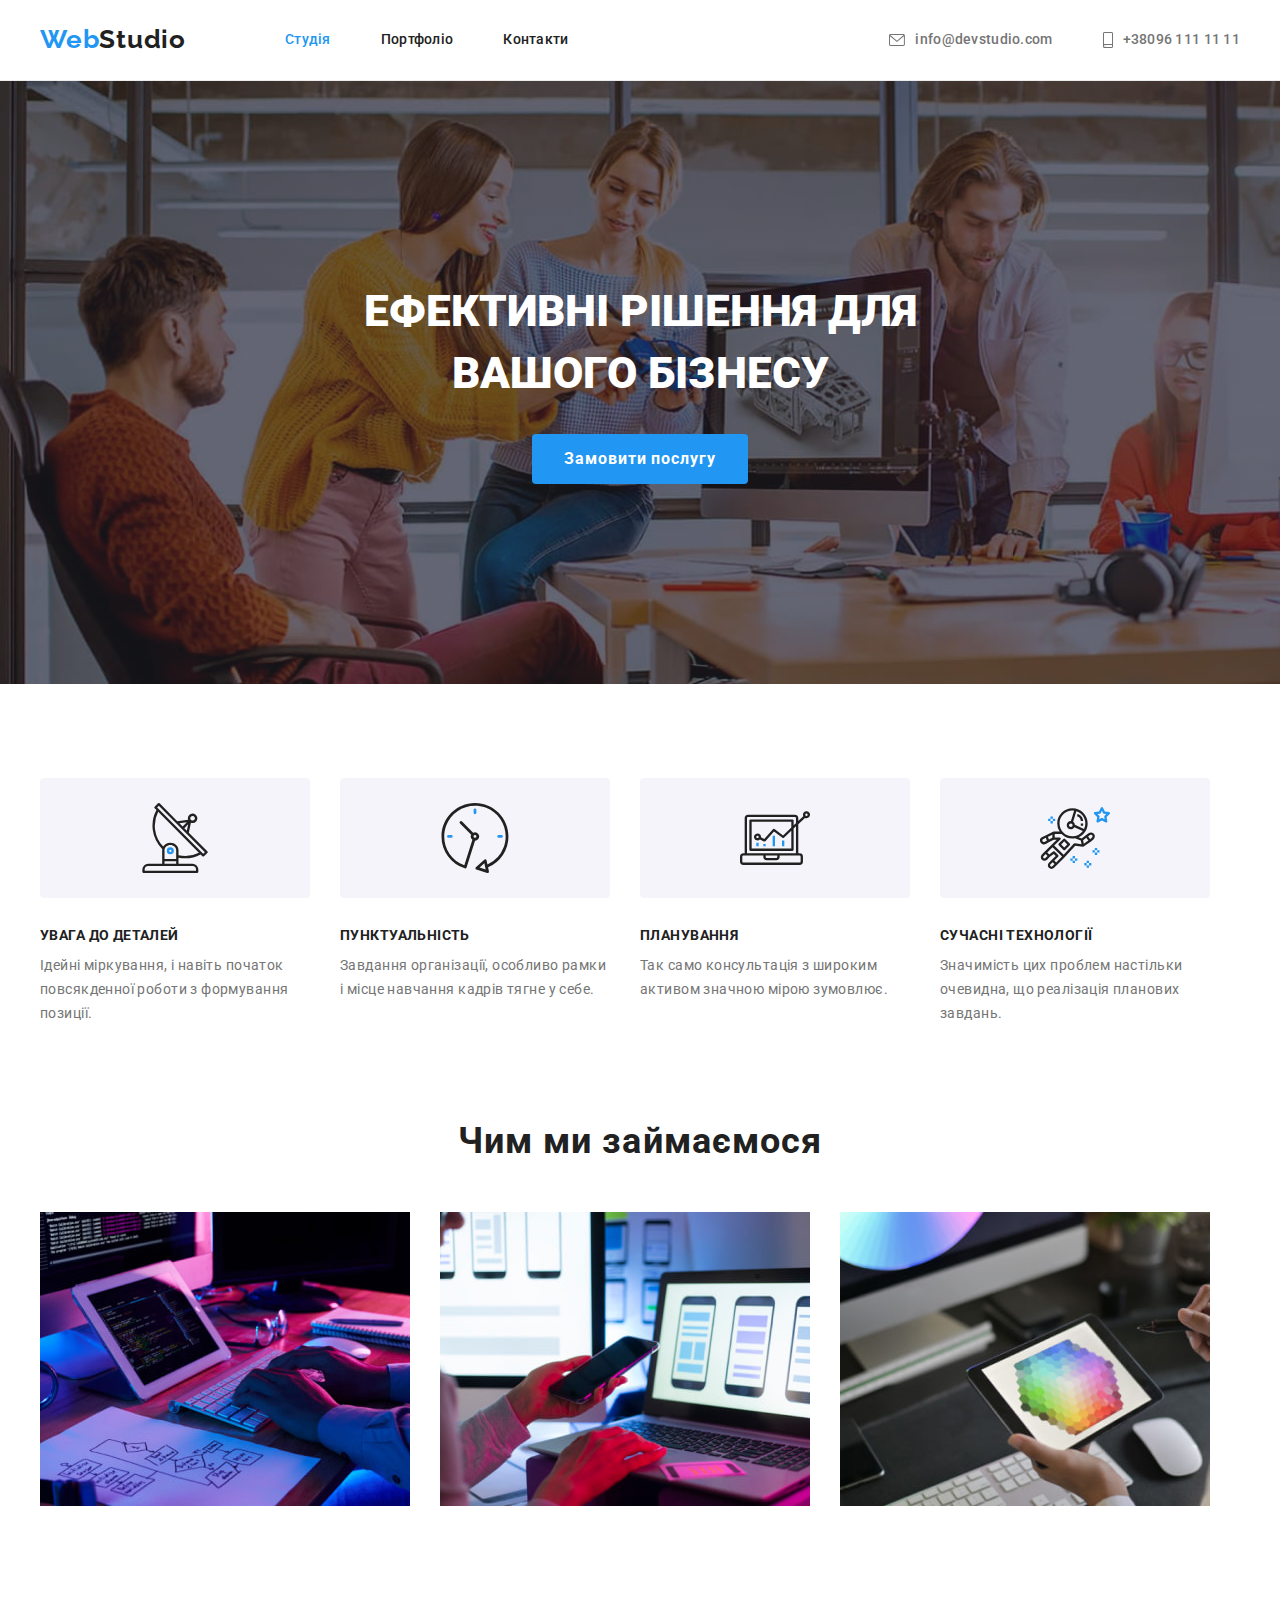
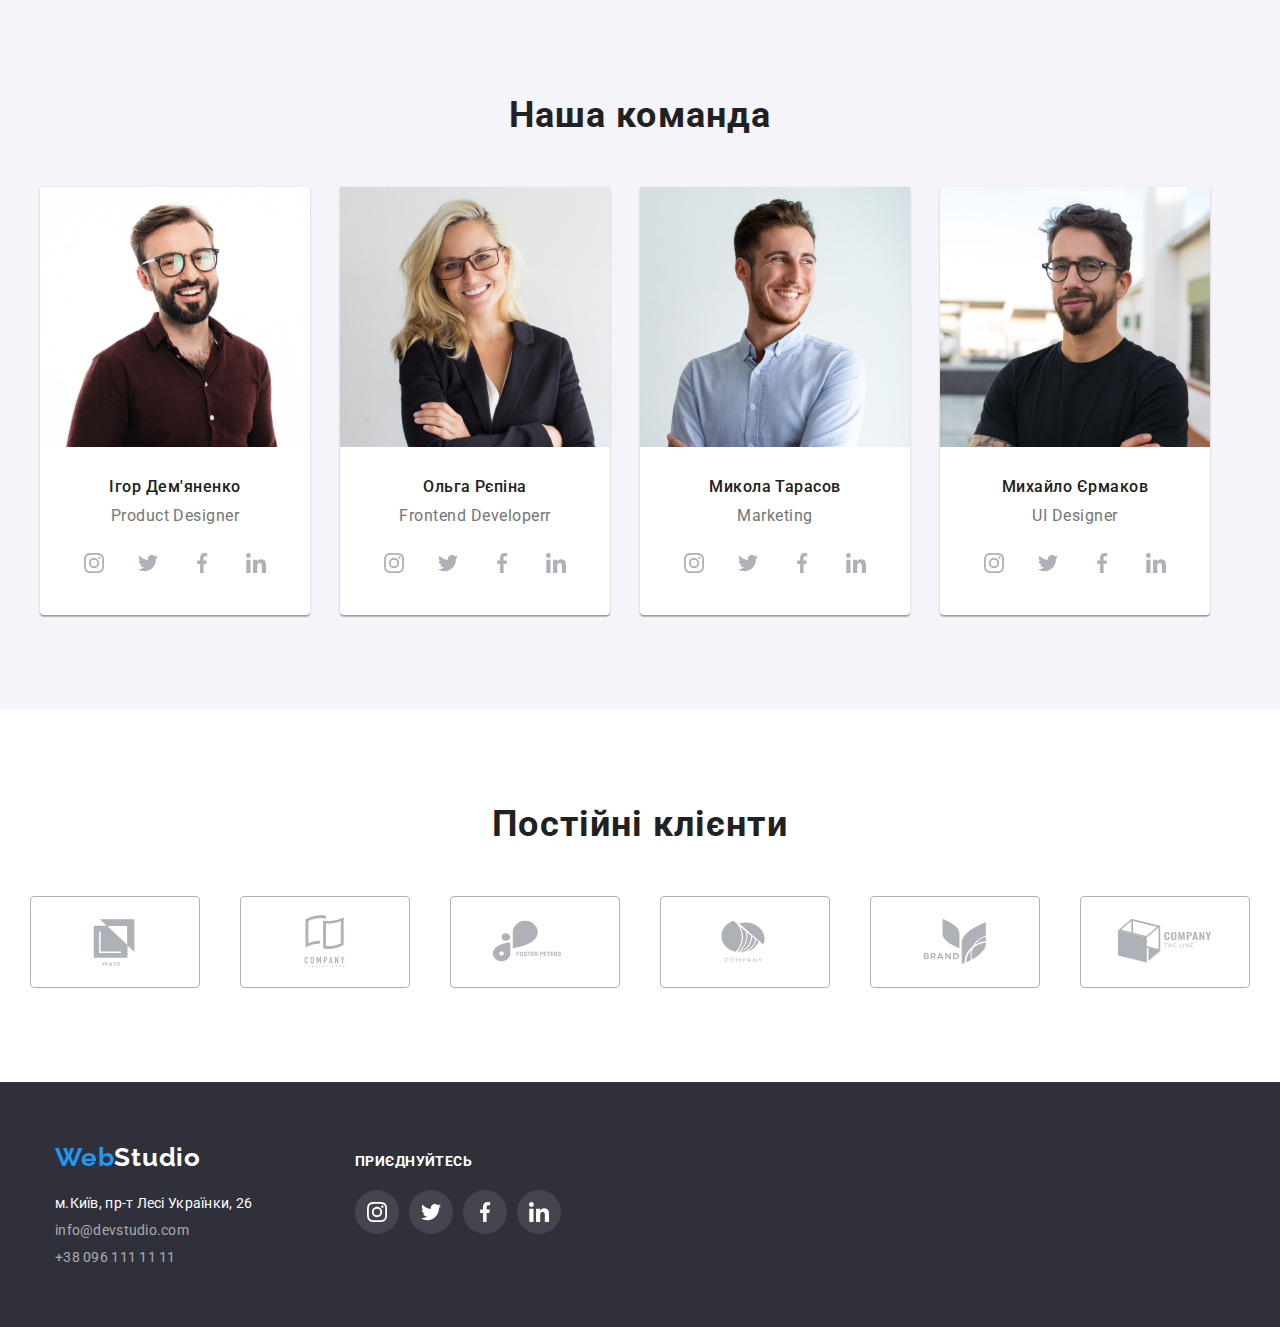
==== index.html @ 93003903 "copy-hw-04" ====
<!DOCTYPE html>
<html lang="uk">
  <head>
    <meta charset="UTF-8" />
    <meta http-equiv="X-UA-Compatible" content="IE=edge" />
    <meta name="viewport" content="width=device-width, initial-scale=1.0" />
    <title>WebStudio</title>
    <link
      rel="stylesheet"
      href="https://cdnjs.cloudflare.com/ajax/libs/modern-normalize/1.1.0/modern-normalize.min.css"
    />
    <link rel="stylesheet" href="./css/styles.css" />
    <link rel="preconnect" href="https://fonts.googleapis.com" />
    <link rel="preconnect" href="https://fonts.gstatic.com" crossorigin />
    <link
      href="https://fonts.googleapis.com/css2?family=Raleway:wght@700&family=Roboto:wght@400;500;700;900&display=swap"
      rel="stylesheet"
    />
  </head>
  <body>
    <header class="header">
      <div class="container box">
        <a class="logo-h" href="./index.html"> <span class="logo-web">Web</span>Studio </a>
        <nav class="site-nav">
          <ul class="menu list-reset">
            <li class="menu-list">
              <a class="menu-link current" href="#"> Студія </a>
            </li>
            <li class="menu-list">
              <a class="menu-link" href="./portfolio.html"> Портфоліо </a>
            </li>
            <li class="menu-list">
              <a class="menu-link" href="#"> Контакти </a>
            </li>
          </ul>
        </nav>
        <ul class="contacts list-reset">
          <li class="contact-list">
            <a class="contact-link" href="mailto:info@devstudio.com">
              <svg width="16" height="12">
                <use href="./images/icons.svg#icon-envelope"></use></svg
              >info@devstudio.com</a
            >
          </li>
          <li class="contact-list">
            <a class="contact-link" href="tel:+380961111111">
              <svg width="10" height="16">
                <use href="./images/icons.svg#icon-smartphone"></use></svg
              >+38096 111 11 11</a
            >
          </li>
        </ul>
      </div>
    </header>
    <main class="main">
      <section class="hero">
        <div class="container hero-flex">
          <h1 class="hero-title">Ефективні рішення для вашого бізнесу</h1>
          <button class="hero-button" type="button">Замовити послугу</button>
        </div>
      </section>
      <section class="features section">
        <div class="container features-flex">
          <h2 class="visually-hidden">Наші переваги</h2>
          <ul class="features-list list-reset">
            <li class="features-item">
              <div class="features-icon">
                <svg width="70" height="70">
                  <use href="./images/icons.svg#icon-antenna"></use>
                </svg>
              </div>
              <h3 class="features-title">Увага до деталей</h3>
              <p class="features-text">
                Ідейні міркування, і навіть початок повсякденної роботи з формування позиції.
              </p>
            </li>
            <li class="features-item">
              <div class="features-icon">
                <svg width="70" height="70">
                  <use href="./images/icons.svg#icon-clock"></use>
                </svg>
              </div>
              <h3 class="features-title">Пунктуальність</h3>
              <p class="features-text">
                Завдання організації, особливо рамки і місце навчання кадрів тягне у себе.
              </p>
            </li>
            <li class="features-item">
              <div class="features-icon">
                <svg width="70" height="70">
                  <use href="./images/icons.svg#icon-diagram"></use>
                </svg>
              </div>
              <h3 class="features-title">Планування</h3>
              <p class="features-text">
                Так само консультація з широким активом значною мірою зумовлює.
              </p>
            </li>
            <li class="features-item">
              <div class="features-icon">
                <svg width="70" height="70">
                  <use href="./images/icons.svg#icon-astronaut"></use>
                </svg>
              </div>
              <h3 class="features-title">Сучасні технології</h3>
              <p class="features-text">
                Значимість цих проблем настільки очевидна, що реалізація планових завдань.
              </p>
            </li>
          </ul>
        </div>
      </section>
      <section class="specifics section">
        <div class="container specific-flex">
          <h2 class="specifics-title">Чим ми займаємося</h2>
          <ul class="specifics-list list-reset">
            <li class="specifics-item">
              <img
                class="specifics-img"
                src="./images/img1.jpg"
                alt="фото верстки сайту"
                width="370"
                height="294"
              />
            </li>
            <li class="specifics-item">
              <img
                class="specifics-img"
                src="./images/img2.jpg"
                alt="фото адаптивної верстки"
                width="370"
                height="294"
              />
            </li>
            <li class="specifics-item">
              <img
                class="specifics-img"
                src="./images/img3.jpg"
                alt="фото вибору дизайну"
                width="370"
                height="294"
              />
            </li>
          </ul>
        </div>
      </section>
      <section class="ourteam section">
        <div class="container ourteam-flex">
          <h2 class="ourteam-title">Наша команда</h2>
          <ul class="ourteam-list list-reset">
            <li class="ourteam-item">
              <img
                class="ourteam-img"
                src="./images/peopleimg1.jpg"
                alt="Фото чоловіка Product Designer"
                width="270"
                height="260"
              />
              <div class="card-text-position">
                <h3 class="ourteam-name">Ігор Дем'яненко</h3>
                <p class="ourteam-text" lang="en">Product Designer</p>
              </div>
              <div class="team-social">
                <ul class="team-social-list list-reset">
                  <li class="team-social-link">
                    <a href="#" class="team-link">
                      <svg width="20" height="20">
                        <use href="./images/icons.svg#icon-instagram"></use>
                      </svg>
                    </a>
                  </li>
                  <li>
                    <a href="#" class="team-link">
                      <svg width="20" height="20">
                        <use href="./images/icons.svg#icon-twitter"></use>
                      </svg>
                    </a>
                  </li>
                  <li>
                    <a href="#" class="team-link">
                      <svg width="20" height="20">
                        <use href="./images/icons.svg#icon-facebook"></use>
                      </svg>
                    </a>
                  </li>
                  <li>
                    <a href="#" class="team-link">
                      <svg width="20" height="20">
                        <use href="./images/icons.svg#icon-linkedin"></use>
                      </svg>
                    </a>
                  </li>
                </ul>
              </div>
            </li>
            <li class="ourteam-item">
              <img
                class="ourteam-img"
                src="./images/peopleimg2.jpg"
                alt="Фото жінки Frontend Developerr"
                width="270"
                height="260"
              />
              <div class="card-text-position">
                <h3 class="ourteam-name">Ольга Рєпіна</h3>
                <p class="ourteam-text" lang="en">Frontend Developerr</p>
              </div>
              <div class="team-social">
                <ul class="team-social-list list-reset">
                  <li class="team-social-link">
                    <a href="#" class="team-link">
                      <svg width="20" height="20">
                        <use href="./images/icons.svg#icon-instagram"></use>
                      </svg>
                    </a>
                  </li>
                  <li>
                    <a href="#" class="team-link">
                      <svg width="20" height="20">
                        <use href="./images/icons.svg#icon-twitter"></use>
                      </svg>
                    </a>
                  </li>
                  <li>
                    <a href="#" class="team-link">
                      <svg width="20" height="20">
                        <use href="./images/icons.svg#icon-facebook"></use>
                      </svg>
                    </a>
                  </li>
                  <li>
                    <a href="#" class="team-link">
                      <svg width="20" height="20">
                        <use href="./images/icons.svg#icon-linkedin"></use>
                      </svg>
                    </a>
                  </li>
                </ul>
              </div>
            </li>
            <li class="ourteam-item">
              <img
                class="ourteam-img"
                src="./images/peopleimg3.jpg"
                alt="Фото чоловіка Marketing"
                width="270"
                height="260"
              />
              <div class="card-text-position">
                <h3 class="ourteam-name">Микола Тарасов</h3>
                <p class="ourteam-text" lang="en">Marketing</p>
              </div>
              <div class="team-social">
                <ul class="team-social-list list-reset">
                  <li class="team-social-link">
                    <a href="#" class="team-link">
                      <svg width="20" height="20">
                        <use href="./images/icons.svg#icon-instagram"></use>
                      </svg>
                    </a>
                  </li>
                  <li>
                    <a href="#" class="team-link">
                      <svg width="20" height="20">
                        <use href="./images/icons.svg#icon-twitter"></use>
                      </svg>
                    </a>
                  </li>
                  <li>
                    <a href="#" class="team-link">
                      <svg width="20" height="20">
                        <use href="./images/icons.svg#icon-facebook"></use>
                      </svg>
                    </a>
                  </li>
                  <li>
                    <a href="#" class="team-link">
                      <svg width="20" height="20">
                        <use href="./images/icons.svg#icon-linkedin"></use>
                      </svg>
                    </a>
                  </li>
                </ul>
              </div>
            </li>
            <li class="ourteam-item">
              <img
                class="ourteam-img"
                src="./images/peopleimg4.jpg"
                alt="Фото чоловіка UI Designer"
                width="270"
                height="260"
              />
              <div class="card-text-position">
                <h3 class="ourteam-name">Михайло Єрмаков</h3>
                <p class="ourteam-text" lang="en">UI Designer</p>
              </div>
              <div class="team-social">
                <ul class="team-social-list list-reset">
                  <li class="team-social-link">
                    <a href="#" class="team-link">
                      <svg width="20" height="20">
                        <use href="./images/icons.svg#icon-instagram"></use>
                      </svg>
                    </a>
                  </li>
                  <li>
                    <a href="#" class="team-link">
                      <svg width="20" height="20">
                        <use href="./images/icons.svg#icon-twitter"></use>
                      </svg>
                    </a>
                  </li>
                  <li>
                    <a href="#" class="team-link">
                      <svg width="20" height="20">
                        <use href="./images/icons.svg#icon-facebook"></use>
                      </svg>
                    </a>
                  </li>
                  <li>
                    <a href="#" class="team-link">
                      <svg width="20" height="20">
                        <use href="./images/icons.svg#icon-linkedin"></use>
                      </svg>
                    </a>
                  </li>
                </ul>
              </div>
            </li>
          </ul>
        </div>
      </section>
      <section class="customers section">
        <div class="container customers-flex">
          <h2 class="regular-customers-title">Постійні клієнти</h2>
          <ul class="regular-customers list-reset">
            <li class="regular-customer-item">
              <a href="#" class="regular-customer-link">
                <svg width="106" height="60">
                  <use href="./images/icons.svg#icon-yago"></use>
                </svg>
              </a>
            </li>
            <li class="regular-customer-item">
              <a href="#" class="regular-customer-link">
                <svg width="106" height="60">
                  <use href="./images/icons.svg#icon-companytlh"></use>
                </svg>
              </a>
            </li>
            <li class="regular-customer-item">
              <a href="#" class="regular-customer-link">
                <svg width="106" height="60">
                  <use href="./images/icons.svg#icon-fosterpeters"></use>
                </svg>
              </a>
            </li>
            <li class="regular-customer-item">
              <a href="#" class="regular-customer-link">
                <svg width="106" height="60">
                  <use href="./images/icons.svg#icon-company"></use>
                </svg>
              </a>
            </li>
            <li class="regular-customer-item">
              <a href="#" class="regular-customer-link">
                <svg width="106" height="60"><use href="./images/icons.svg#icon-brand"></use></svg>
              </a>
            </li>
            <li class="regular-customer-item">
              <a href="#" class="regular-customer-link">
                <svg width="106" height="60">
                  <use href="./images/icons.svg#icon-companytl"></use>
                </svg>
              </a>
            </li>
          </ul>
        </div>
      </section>
    </main>
    <footer class="footer">
      <div class="container parrent-position">
        <div class="container footer-flex">
          <a class="logo-f" href="./index.html">
            <span class="logo-web">Web</span><span class="logo-studio-f">Studio</span></a
          >
          <address class="address">
            <ul class="address-list list-reset">
              <li class="address-item">
                <a
                  class="address-link"
                  href="https://goo.gl/maps/TEvmrjmiFiPLDedQ6"
                  target="_blank"
                  rel="noopener noreferrer nofollow"
                  ><span class="maps-location">м.Київ, пр-т Лесі Українки, 26</span></a
                >
              </li>
              <li class="address-item">
                <a class="address-link" href="mailto:info@devstudio.com">info@devstudio.com </a>
              </li>
              <li class="address-item">
                <a class="address-link" href="tel:+380961111111">+38 096 111 11 11</a>
              </li>
            </ul>
          </address>
        </div>
        <div class="container social-footer">
          <span class="social-title">приєднуйтесь</span>
          <ul class="social-footer-list list-reset">
            <li>
              <a class="social-footer-link" href="#">
                <svg width="20" height="20">
                  <use href="./images/icons.svg#icon-instagram"></use>
                </svg>
              </a>
            </li>
            <li>
              <a class="social-footer-link" href="#">
                <svg width="20" height="20">
                  <use href="./images/icons.svg#icon-twitter"></use>
                </svg>
              </a>
            </li>
            <li>
              <a class="social-footer-link" href="#">
                <svg width="20" height="20">
                  <use href="./images/icons.svg#icon-facebook"></use>
                </svg>
              </a>
            </li>
            <li>
              <a class="social-footer-link" href="#">
                <svg width="20" height="20">
                  <use href="./images/icons.svg#icon-linkedin"></use>
                </svg>
              </a>
            </li>
          </ul>
        </div>
      </div>
    </footer>
  </body>
</html>
---- css/styles.css ----
:root {
  --primary-text-color: #212121;
  --secondary-text-color: #757575;
  --color-accent: #2196f3;
  --color-white: #ffffff;
  --color-hero: #2f303a;
  --color-footer: #2f303a;
  --color-team: #f5f4fa;
  --color-hero-button: #188ce8;
  --color-address: rgba(255, 255, 255, 0.6);
  --font-logo: 'Raleway', sans-serif;
  --font-family-primary: 'Roboto', sans-serif;
  --border-color-portfolio: #eeeeee;
  --color-icon: #afb1b8;
  --bgcolor-icon-features: #f5f4fa;
}

.list-reset {
  list-style: none;
}
body {
  font-size: 16px;
  font-style: normal;
  color: var(--primary-text-color);
  font-family: var(--font-family-primary);
}
html {
  box-sizing: border-box;
}

h1,
h2,
h3,
h4,
h5,
h6,
p,
ul {
  margin: 0px;
  padding: 0px;
}
img {
  display: block;
  max-width: 100%;
  height: auto;
}
/*Стилізація шапки сторінок студія та портфоліо*/

.logo-f,
.logo-h {
  font-family: var(--font-logo);
  font-weight: 700;
  font-size: 26px;
  line-height: 1.2;
  text-decoration: none;
  letter-spacing: 0.03em;
  color: var(--primary-text-color);
}
.logo-web {
  color: var(--color-accent);
}
.logo-studio-h {
  color: var(--primary-text-color);
}
.menu-link {
  font-weight: 500;
  text-decoration: none;
  color: var(--primary-text-color);
  font-size: 14px;
  line-height: 1.14;
  letter-spacing: 0.02em;
}
.menu-link.current {
  color: var(--color-accent);
}
.menu .menu-link:hover,
.menu .menu-link:focus {
  color: var(--color-accent);
}
.contact-link {
  display: flex;
  gap: 10px;
  justify-content: center;
  align-items: center;
  text-decoration: none;
  font-weight: 500;
  color: var(--secondary-text-color);
  font-size: 14px;
  line-height: 1.14;
  letter-spacing: 0.02em;
  fill: var(--secondary-text-color);
}
.contact-link:hover,
.contact-link:focus {
  color: var(--color-accent);
  fill: var(--color-accent);
}

/*Секція-герой-Студія*/
.hero {
  background-size: cover;
  background-color: var(--color-hero);
  background-image: linear-gradient(to right, rgba(47, 48, 58, 0.4), rgba(47, 48, 58, 0.4)),
    url(../images/bgimg.jpg);
  background-repeat: no-repeat;
  padding: 200px 0;
  margin: 0 auto;
  max-width: 1600px;
}
.hero-title {
  color: var(--color-white);
  text-transform: uppercase;
  font-weight: 900;
  font-size: 44px;
  line-height: 1.4;
  max-width: 696px;
  margin: 0 auto 30px;
}
.hero-button {
  font-size: 16px;
  font-weight: 700;
  font-family: inherit;
  line-height: 1.87;
  background-color: var(--color-accent);
  color: var(--color-white);
  letter-spacing: 0.06em;
  border: none;
  padding: 10px 32px;
  border-radius: 4px;
}
.hero-button:hover,
.hero-button:focus {
  background-color: var(--color-hero-button);
  box-shadow: 0px 4px 4px rgba(0, 0, 0, 0.15);
  color: var(--color-white);
  cursor: pointer;
}
/* Секція-Наші-переваги-Студія*/

.features-title {
  text-transform: uppercase;
  font-size: 14px;
  line-height: 1.14;
  letter-spacing: 0.03em;
  color: var(--primary-text-color);
  box-sizing: content-box;
}
.features-text {
  font-size: 14px;
  line-height: 1.7;
  letter-spacing: 0.03em;
  color: var(--secondary-text-color);
  margin-top: 10px;
  max-width: 270px;
  align-items: center;
  box-sizing: content-box;
}
/* Секція-Чим-ми-займаємось-Студія */
.specifics-title {
  font-size: 36px;
  line-height: 1.17;
  letter-spacing: 0.03em;
  color: var(--primary-text-color);
  margin-bottom: 50px;
  text-align: center;
}

/* Секція-Наша-команда-Студія*/
.ourteam {
  background-color: var(--color-team);
}

.ourteam-item {
  background-color: var(--color-white);
  box-shadow: 0px 1px 3px rgba(0, 0, 0, 0.12), 0px 1px 1px rgba(0, 0, 0, 0.14),
    0px 2px 1px rgba(0, 0, 0, 0.2);
  border-radius: 0px 0px 4px 4px;
}
.ourteam-title {
  font-size: 36px;
  line-height: 1.2;
  letter-spacing: 0.03em;
}
.ourteam-name {
  font-weight: 500;
  font-size: 16px;
  line-height: 1.2;
  letter-spacing: 0.03em;
  color: var(--primary-text-color);
  margin-bottom: 10px;
}
.ourteam-text {
  font-size: 16px;
  line-height: 1.2;
  letter-spacing: 0.03em;
  color: var(--secondary-text-color);
}
/* Стилізація-секції-Наші-проекти-Портфоліо  */

.visually-hidden {
  position: absolute;
  white-space: nowrap;
  width: 1px;
  height: 1px;
  overflow: hidden;
  border: 0;
  padding: 0;
  clip: rect(0 0 0 0);
  clip-path: inset(50%);
  margin: -1px;
}

.portfolio-radio-btn {
  font-family: inherit;
  font-style: normal;
  font-weight: 500;
  font-size: 16px;
  line-height: 1.6;
  letter-spacing: 0.03em;
  border: none;
  padding: 6px 22px;
  border-radius: 4px;
}
.portfolio-radio-btn:hover,
.portfolio-radio-btn:focus {
  background-color: var(--color-accent);
  color: var(--color-white);
  cursor: pointer;
  box-shadow: 0px 3px 1px rgba(0, 0, 0, 0.1), 0px 1px 2px rgba(0, 0, 0, 0.08),
    0px 2px 2px rgba(0, 0, 0, 0.12);
}
.portfolio-title {
  font-size: 18px;
  line-height: 2;
  letter-spacing: 0.06em;
  color: var(--primary-text-color);
}
.portfolio-text {
  line-height: 1.87;
  letter-spacing: 0.03em;
  color: var(--secondary-text-color);
}

/* Стилізація-підвалу-Студія-та-Портфоліо */
.footer {
  background-color: var(--color-footer);
}
.footer {
  background-color: var(--color-footer);
}
.logo-studio-f {
  color: var(--color-white);
}
.maps-location {
  color: var(--color-white);
}
.address-link {
  font-style: normal;
  text-decoration: none;
  color: var(--color-address);
  font-size: 14px;
  line-height: 1.14;
  letter-spacing: 0.02em;
}
.address-link:hover,
.address-link:focus {
  color: var(--color-accent);
}

/* Почfток розмітки Flex*/
.container {
  width: 100%;
  max-width: 1230px;
  margin: 0 auto;
  padding: 0 15px;
}
.section {
  padding: 94px 0;
}
.specifics {
  padding-top: 0;
}
.header {
  border-bottom: 1px solid #ececec;
  padding: 24px 0 25px;
}

.box {
  display: flex;
  align-items: center;
  gap: 5px;
}
.site-nav {
  display: flex;
  margin-left: 94px;
}
.menu {
  display: flex;
  gap: 50px;
}

.contacts {
  display: flex;
  gap: 50px;
  margin-left: auto;
}

.hero-flex {
  text-align: center;
}
.features-flex {
  display: flex;
  flex-basis: calc((100% - 90px) / 4);
}
.features-list {
  display: flex;
  flex-wrap: wrap;
  gap: 30px;
}
.specific-flex {
  display: flex;
  flex-direction: column;
  flex-basis: calc((100% - 60px) / 3);
}
.specifics-list {
  display: flex;
  flex-wrap: wrap;
  gap: 30px;
}
.ourteam-flex {
  display: flex;
  flex-direction: column;
  text-align: center;
}

.ourteam-list {
  display: flex;
  flex-basis: calc((100% - 90px) / 4);
  flex-wrap: wrap;
  gap: 30px;
  margin-top: 50px;
}
.card-text-position {
  margin: 30px auto 16px;
}
.footer-flex {
  display: inline-flex;
  flex-direction: column;
  width: 230px;
  margin-left: 0px;
  margin-right: 0px;
}
.logo-f {
  margin-top: 60px;
  margin-bottom: 20px;
}
.address-list {
  display: flex;
  flex-direction: column;
  gap: 9px;
  margin-bottom: 60px;
}
.portfolio-flex {
  display: flex;
  flex-direction: column;
  align-items: center;
}
.portfolio-filters {
  display: flex;
  flex-wrap: wrap;
  text-align: center;
  gap: 8px;
  margin-bottom: 50px;
}

.portfolio-list {
  display: flex;
  flex-basis: calc((100% - 60px) / 3);
  flex-wrap: wrap;
  gap: 30px;
}
.portfolio-link {
  text-decoration: none;
  display: block;
}
.portfolio-link:hover,
.portfolio-link:focus {
  box-shadow: 0px 1px 1px rgba(0, 0, 0, 0.12), 0px 4px 4px rgba(0, 0, 0, 0.06),
    1px 4px 6px rgba(0, 0, 0, 0.16);
}
.portfolio-card-text-positions {
  padding: 20px 24px;
  border-bottom: 1px solid var(--border-color-portfolio);
  border-right: 1px solid var(--border-color-portfolio);
  border-left: 1px solid var(--border-color-portfolio);
}
.customers-flex {
  display: flex;
  justify-content: space-between;
  flex-direction: column;
  align-items: center;
  max-width: 1230px;
}
/* HW4 */

.regular-customers {
  display: flex;
  justify-content: center;
  align-items: center;
  gap: 40px;
}
.regular-customers-title {
  margin-bottom: 50px;
  font-size: 36px;
  line-height: 1.2;
  letter-spacing: 0.03em;
}
.regular-customer-item {
  display: flex;
  flex-basis: calc((100% - 150px) / 6);
  justify-content: center;
  align-items: center;
  width: 170px;
  height: 92px;
}
.regular-customer-link {
  display: flex;
  justify-content: center;
  align-items: center;
  width: 100%;
  height: 100%;
  border-radius: 4px;
  fill: var(--color-icon);
  border: 1px solid var(--color-icon);
}
.regular-customer-link:hover,
.regular-customer-link:focus {
  fill: var(--color-accent);
  border-color: var(--color-accent);
}
.features-icon {
  display: flex;
  justify-content: center;
  align-items: center;
  width: 270px;
  height: 120px;
  background-color: var(--bgcolor-icon-features);
  margin-bottom: 30px;
  border-radius: 4px;
}
.parrent-position {
  display: flex;
  align-items: baseline;
  gap: 70px;
}
.social-footer {
  display: flex;
  flex-direction: column;
  width: 236px;
  margin-left: 0px;
}
.social-title {
  display: flex;
  font-weight: 700;
  font-style: normal;
  text-transform: uppercase;
  font-size: 14px;
  line-height: 1.15;
  letter-spacing: 0.03em;
  color: var(--color-white);
  margin-bottom: 20px;
}
.social-footer-list {
  display: flex;
  justify-content: center;
  align-items: center;
  gap: 10px;
  flex-wrap: wrap;
}
.social-footer-link {
  display: flex;
  justify-content: center;
  align-items: center;
  align-items: center;
  width: 44px;
  height: 44px;
  border-radius: 50%;
  background: rgba(255, 255, 255, 0.1);
  fill: var(--color-white);
}
.social-footer-link:hover,
.social-footer-link:focus {
  background-color: var(--color-accent);
}
.team-social {
  display: flex;
  justify-content: center;
  gap: 10px;
}
.team-social-list {
  display: flex;
  justify-content: center;
  gap: 10px;
  padding-bottom: 30px;
}
.team-link {
  display: flex;
  justify-content: center;
  align-items: center;
  align-items: center;
  width: 44px;
  height: 44px;
  border-radius: 50%;
  fill: var(--color-icon);
}
.team-link:hover,
.team-link:focus {
  fill: var(--color-white);
  background-color: var(--color-accent);
}
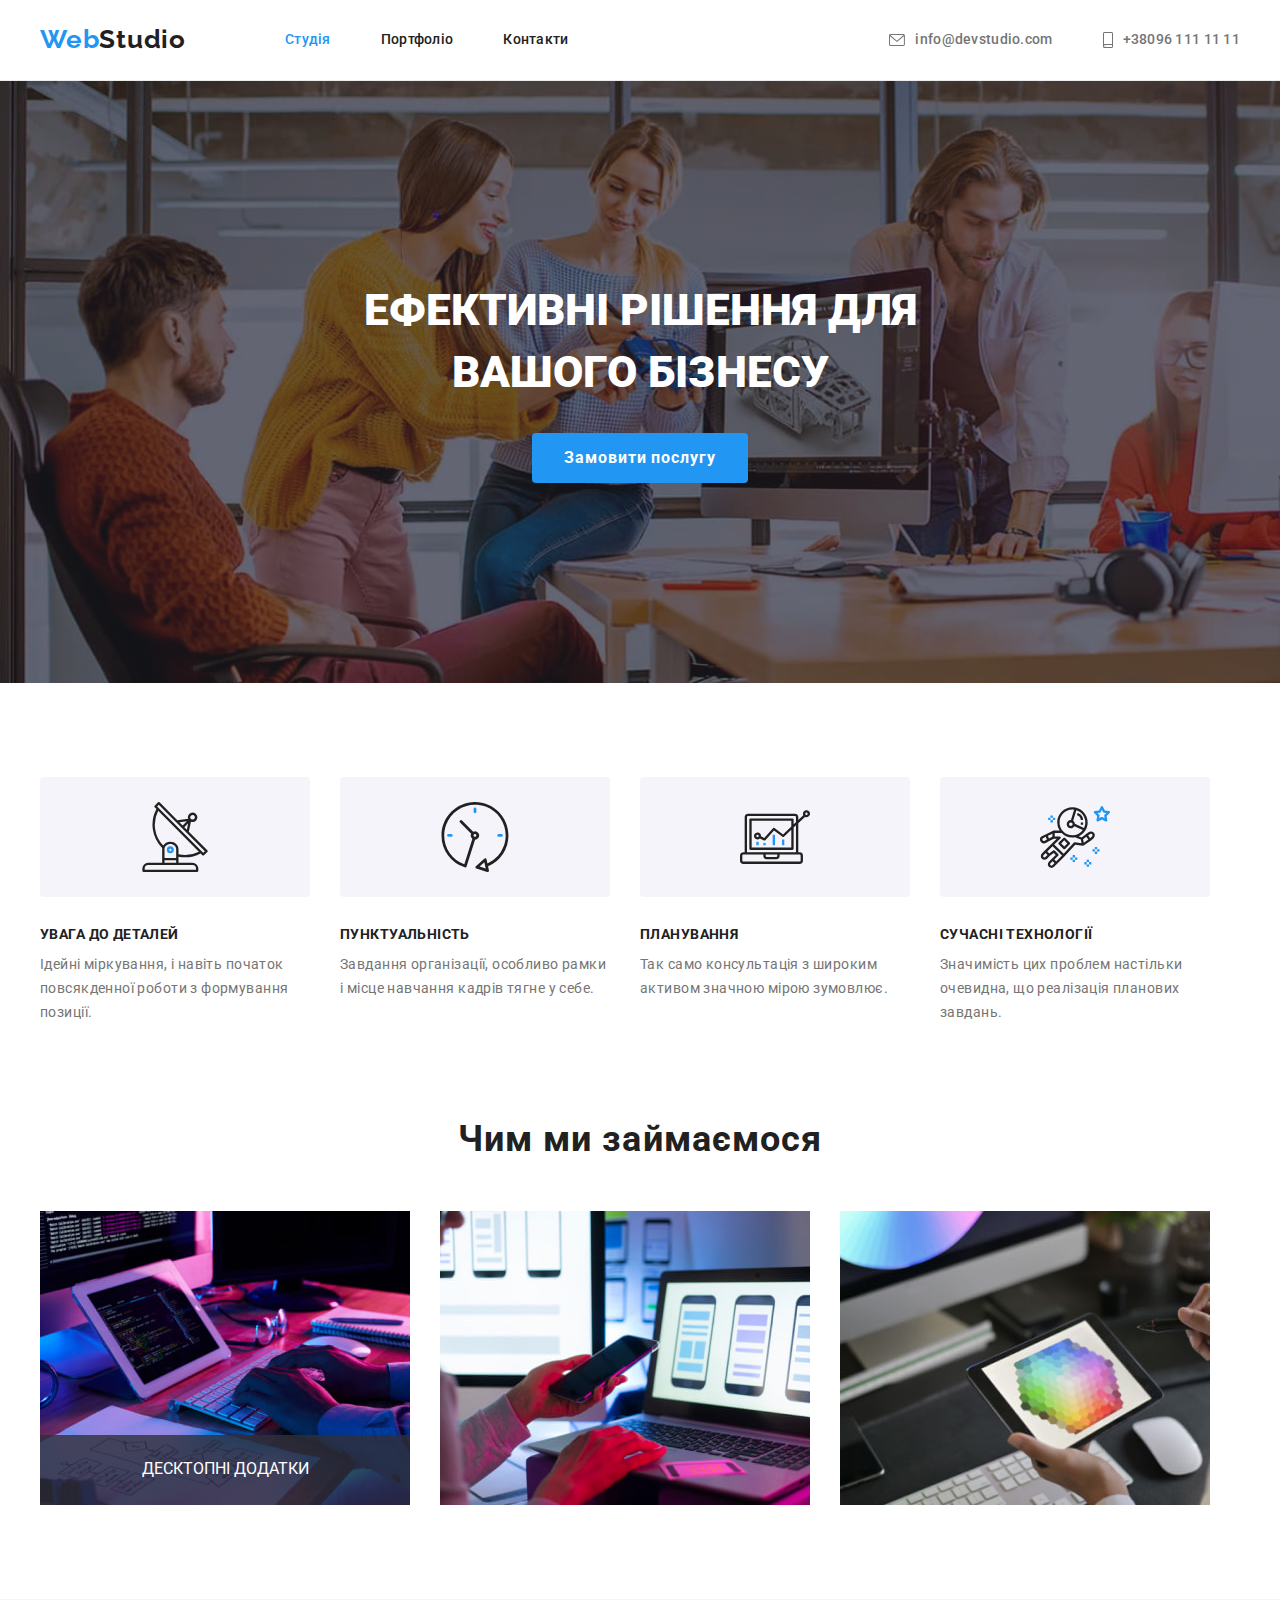
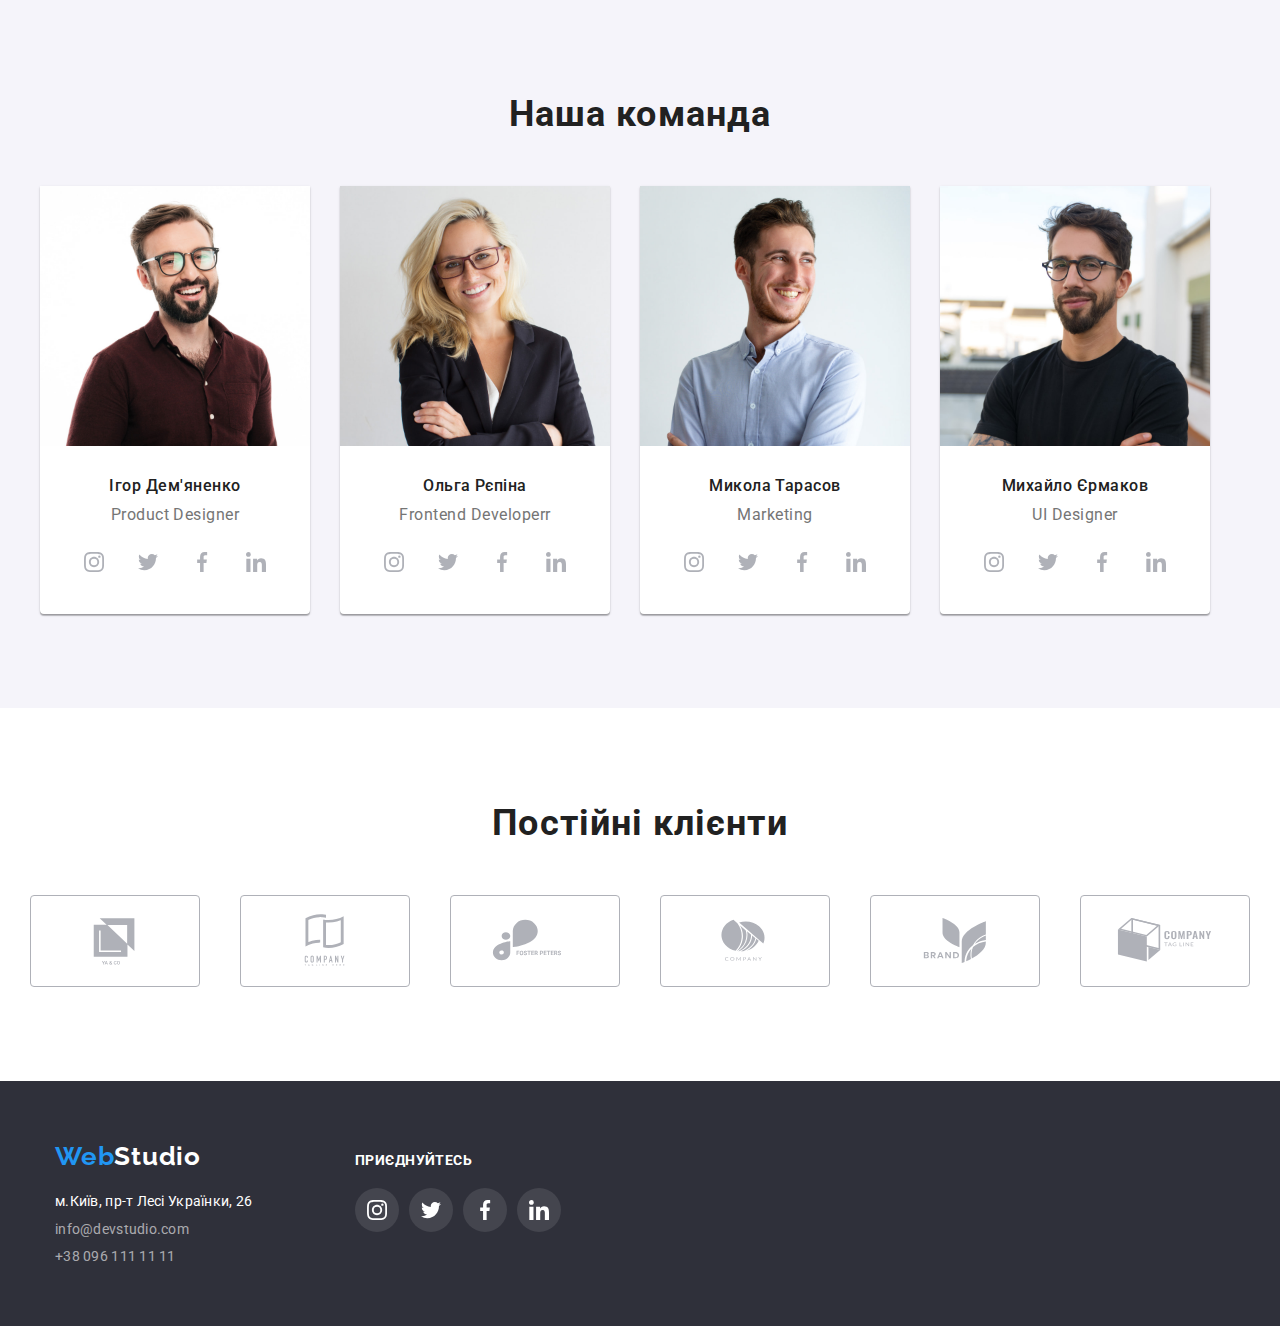
==== commit 2c13adc1: "add modal" ====
--- a/index.html
+++ b/index.html
@@ -56,7 +56,7 @@
       <section class="hero">
         <div class="container hero-flex">
           <h1 class="hero-title">Ефективні рішення для вашого бізнесу</h1>
-          <button class="hero-button" type="button">Замовити послугу</button>
+          <button class="hero-button" type="button" data-modal-open>Замовити послугу</button>
         </div>
       </section>
       <section class="features section">
@@ -115,13 +115,16 @@
           <h2 class="specifics-title">Чим ми займаємося</h2>
           <ul class="specifics-list list-reset">
             <li class="specifics-item">
-              <img
-                class="specifics-img"
-                src="./images/img1.jpg"
-                alt="фото верстки сайту"
-                width="370"
-                height="294"
-              />
+              <div class="specifics-relative">
+                <img
+                  class="specifics-img"
+                  src="./images/img1.jpg"
+                  alt="фото верстки сайту"
+                  width="370"
+                  height="294"
+                />
+                <p class="specifics-text">Десктопні додатки</p>
+              </div>
             </li>
             <li class="specifics-item">
               <img
@@ -440,5 +443,11 @@
         </div>
       </div>
     </footer>
+    <div class="backdrope is-hidden" data-modal>
+      <div class="modal">
+        <button type="button" data-modal-close>Закрити</button>
+      </div>
+    </div>
+    <script src="./js/modal.js"></script>
   </body>
 </html>
--- a/css/styles.css
+++ b/css/styles.css
@@ -23,6 +23,7 @@
   font-style: normal;
   color: var(--primary-text-color);
   font-family: var(--font-family-primary);
+  padding-top: 80px;
 }
 html {
   box-sizing: border-box;
@@ -267,7 +268,7 @@
   color: var(--color-accent);
 }
 
-/* Почfток розмітки Flex*/
+/* Початок розмітки Flex*/
 .container {
   width: 100%;
   max-width: 1230px;
@@ -518,3 +519,69 @@
   fill: var(--color-white);
   background-color: var(--color-accent);
 }
+/* HW-05 */
+.specifics-relative {
+  position: relative;
+}
+.specifics-text {
+  position: absolute;
+  bottom: 0;
+  left: 0;
+  color: var(--color-white);
+  width: 100%;
+  height: 70px;
+  background-color: rgba(47, 48, 58, 0.8);
+  text-transform: uppercase;
+  display: flex;
+  justify-content: center;
+  align-items: center;
+}
+.portfolio-relative {
+  position: relative;
+}
+/* .portfolio-relative::before {
+} */
+.portfolio-tex-overlay {
+  position: absolute;
+  width: 100%;
+  height: 100%;
+  display: flex;
+  justify-content: center;
+  align-items: center;
+  padding: 0px 24px;
+  font-size: 18px;
+  line-height: 1.55;
+  letter-spacing: 0.03em;
+  color: var(--color-white);
+  background-color: rgba(33, 150, 243, 0.9);
+}
+.header {
+  position: fixed;
+  width: 100%;
+  background-color: var(--color-white);
+  z-index: 1;
+  top: 0;
+  left: 0;
+}
+/* Add modal */
+.backdrope {
+  position: fixed;
+  top: 0;
+  left: 0;
+  width: 100%;
+  height: 100%;
+  background-color: rgba(0, 0, 0, 0.2);
+}
+.backdrope.is-hidden {
+  opacity: 0;
+  pointer-events: none;
+}
+.modal {
+  position: absolute;
+  top: 50%;
+  left: 50%;
+  transform: translate(-50%, -50%);
+  min-height: 580px;
+  min-width: 530px;
+  background-color: var(--color-white);
+}
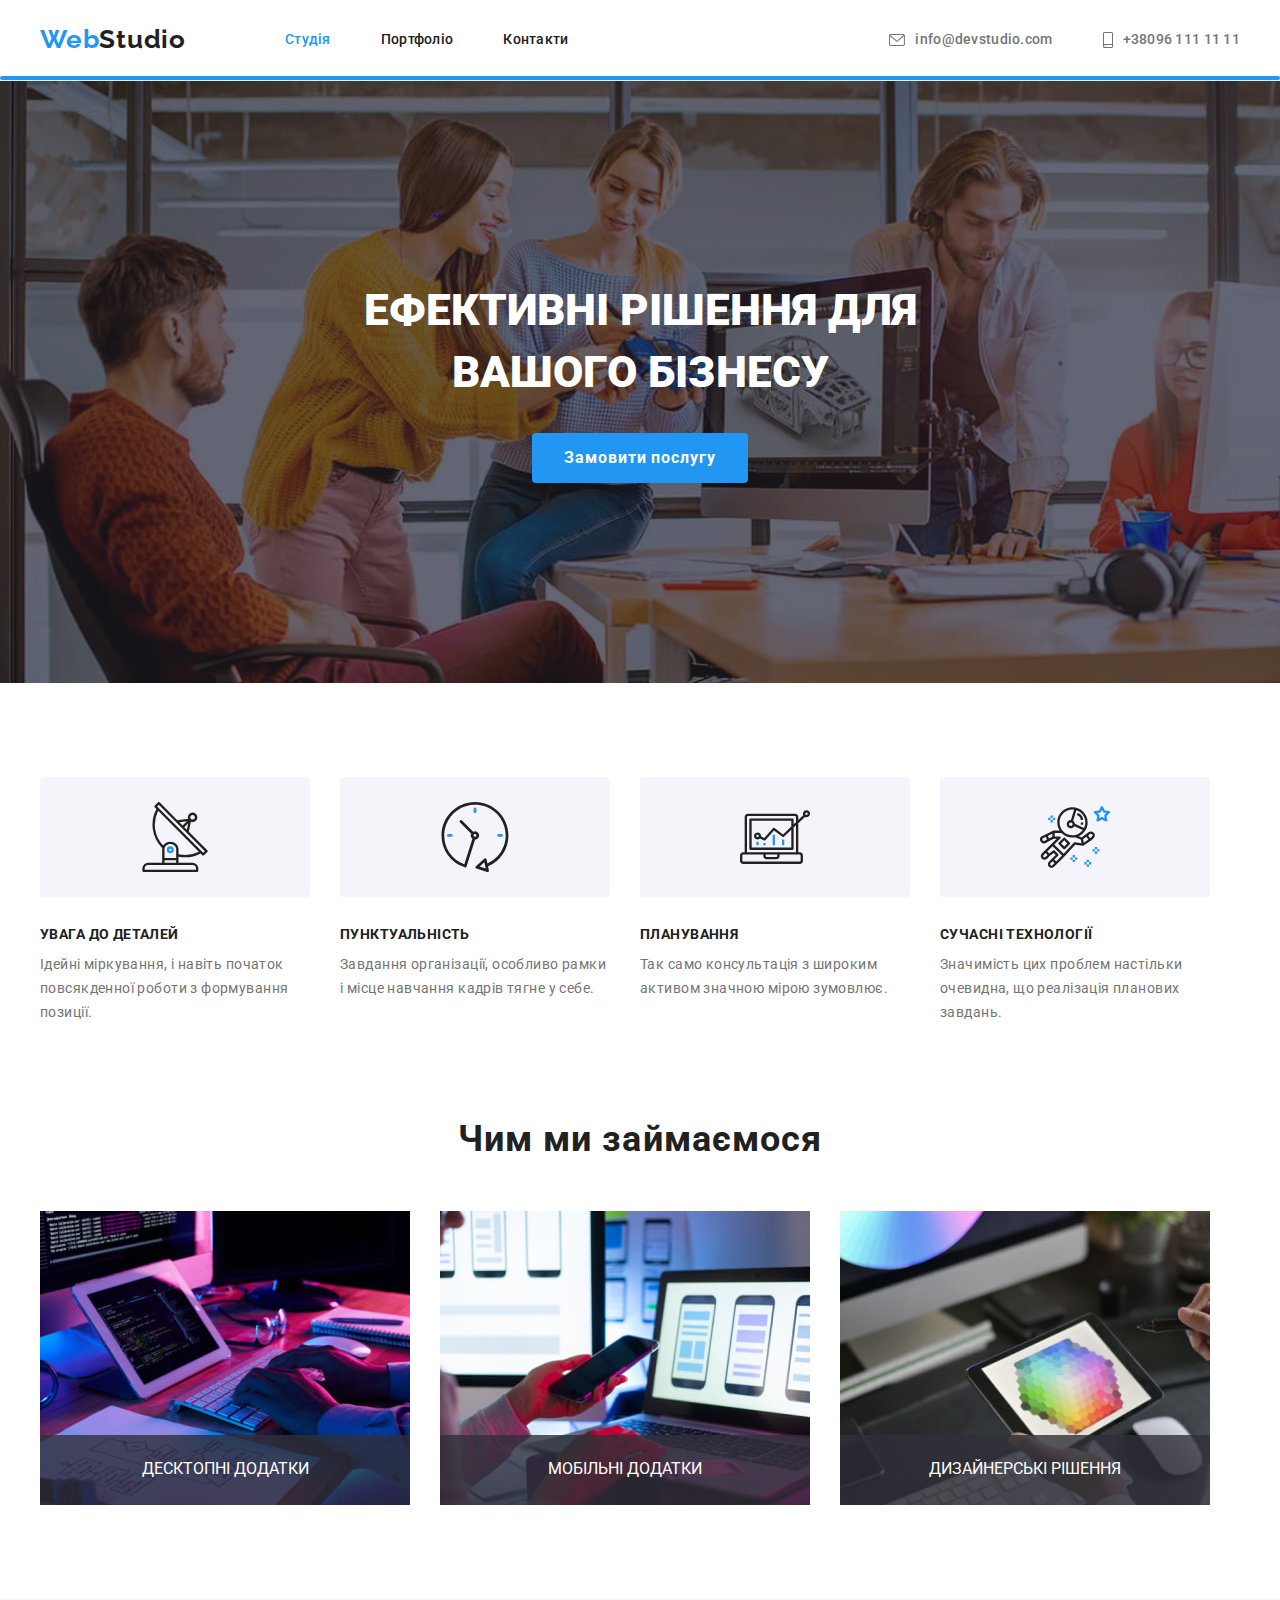
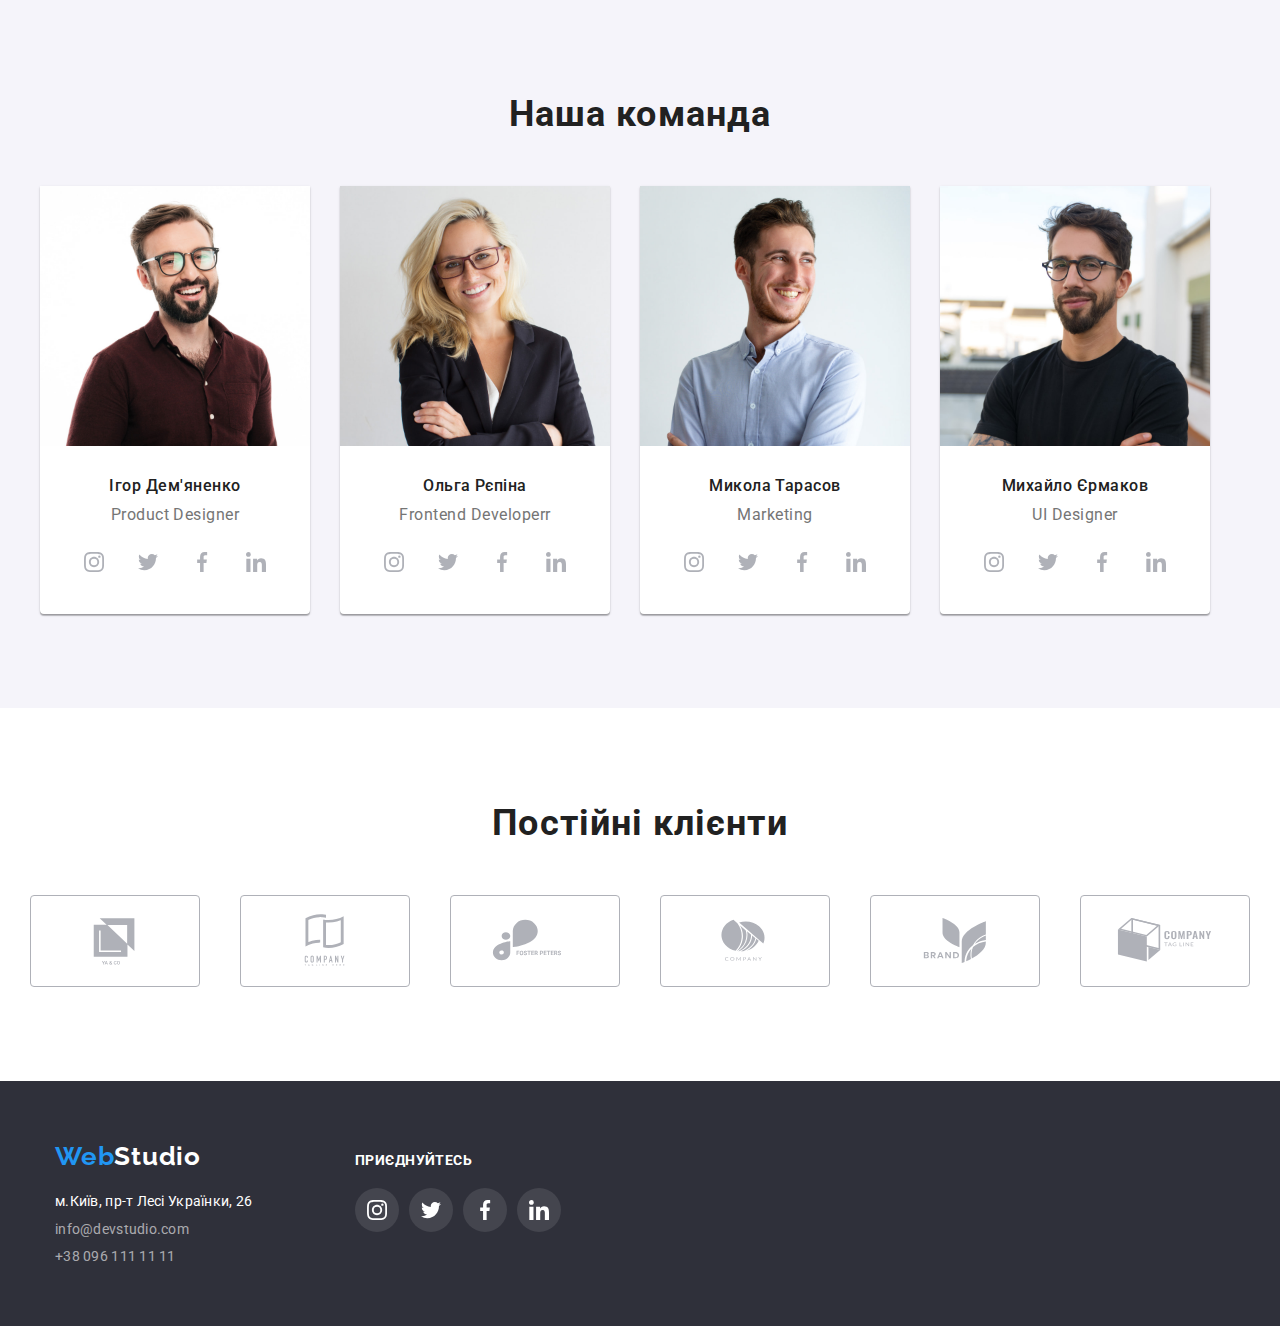
==== commit b91012a4: "Доробити підкреслювання" ====
--- a/index.html
+++ b/index.html
@@ -127,22 +127,28 @@
               </div>
             </li>
             <li class="specifics-item">
-              <img
-                class="specifics-img"
-                src="./images/img2.jpg"
-                alt="фото адаптивної верстки"
-                width="370"
-                height="294"
-              />
+              <div class="specifics-relative">
+                <img
+                  class="specifics-img"
+                  src="./images/img2.jpg"
+                  alt="фото адаптивної верстки"
+                  width="370"
+                  height="294"
+                />
+                <p class="specifics-text">Мобільні додатки</p>
+              </div>
             </li>
             <li class="specifics-item">
-              <img
-                class="specifics-img"
-                src="./images/img3.jpg"
-                alt="фото вибору дизайну"
-                width="370"
-                height="294"
-              />
+              <div class="specifics-relative">
+                <img
+                  class="specifics-img"
+                  src="./images/img3.jpg"
+                  alt="фото вибору дизайну"
+                  width="370"
+                  height="294"
+                />
+                <p class="specifics-text">Дизайнерські рішення</p>
+              </div>
             </li>
           </ul>
         </div>
@@ -445,7 +451,11 @@
     </footer>
     <div class="backdrope is-hidden" data-modal>
       <div class="modal">
-        <button type="button" data-modal-close>Закрити</button>
+        <button type="button" class="modal-button-close" data-modal-close>
+          <svg class="modal-position-btn" widht="32" higth="32">
+            <use href="./images/icons.svg#icon-close-btn"></use>
+          </svg>
+        </button>
       </div>
     </div>
     <script src="./js/modal.js"></script>
--- a/css/styles.css
+++ b/css/styles.css
@@ -64,15 +64,29 @@
   color: var(--primary-text-color);
 }
 .menu-link {
+  /* position: relative; */
   font-weight: 500;
   text-decoration: none;
   color: var(--primary-text-color);
   font-size: 14px;
   line-height: 1.14;
   letter-spacing: 0.02em;
+  transition: color 250ms cubic-bezier(0.4, 0, 0.2, 1);
 }
 .menu-link.current {
+  /* position: relative; */
   color: var(--color-accent);
+}
+.menu-link.current::after {
+  position: absolute;
+  content: '';
+  /* display: flex; */
+  width: 100%;
+  height: 4px;
+  border-radius: 2px;
+  background-color: var(--color-accent);
+  left: 0;
+  bottom: 0;
 }
 .menu .menu-link:hover,
 .menu .menu-link:focus {
@@ -90,6 +104,7 @@
   line-height: 1.14;
   letter-spacing: 0.02em;
   fill: var(--secondary-text-color);
+  transition: fill 250ms cubic-bezier(0.4, 0, 0.2, 1), color 250ms cubic-bezier(0.4, 0, 0.2, 1);
 }
 .contact-link:hover,
 .contact-link:focus {
@@ -128,12 +143,14 @@
   border: none;
   padding: 10px 32px;
   border-radius: 4px;
+  transition: color 250ms cubic-bezier(0.4, 0, 0.2, 1),
+    background-color 250ms cubic-bezier(0.4, 0, 0.2, 1),
+    box-shadow 250ms cubic-bezier(0.4, 0, 0.2, 1);
 }
 .hero-button:hover,
 .hero-button:focus {
   background-color: var(--color-hero-button);
   box-shadow: 0px 4px 4px rgba(0, 0, 0, 0.15);
-  color: var(--color-white);
   cursor: pointer;
 }
 /* Секція-Наші-переваги-Студія*/
@@ -221,6 +238,9 @@
   border: none;
   padding: 6px 22px;
   border-radius: 4px;
+  transition: color 250ms cubic-bezier(0.4, 0, 0.2, 1),
+    background-color 250ms cubic-bezier(0.4, 0, 0.2, 1),
+    box-shadow 250ms cubic-bezier(0.4, 0, 0.2, 1);
 }
 .portfolio-radio-btn:hover,
 .portfolio-radio-btn:focus {
@@ -262,6 +282,7 @@
   font-size: 14px;
   line-height: 1.14;
   letter-spacing: 0.02em;
+  transition: color 250ms cubic-bezier(0.4, 0, 0.2, 1);
 }
 .address-link:hover,
 .address-link:focus {
@@ -282,6 +303,12 @@
   padding-top: 0;
 }
 .header {
+  position: fixed;
+  width: 100%;
+  background-color: var(--color-white);
+  z-index: 1;
+  top: 0;
+  left: 0;
   border-bottom: 1px solid #ececec;
   padding: 24px 0 25px;
 }
@@ -292,10 +319,12 @@
   gap: 5px;
 }
 .site-nav {
+  /* position: relative; */
   display: flex;
   margin-left: 94px;
 }
 .menu {
+  /* position: relative; */
   display: flex;
   gap: 50px;
 }
@@ -383,6 +412,7 @@
 .portfolio-link {
   text-decoration: none;
   display: block;
+  transition: box-shadow 250ms cubic-bezier(0.4, 0, 0.2, 1);
 }
 .portfolio-link:hover,
 .portfolio-link:focus {
@@ -433,6 +463,8 @@
   border-radius: 4px;
   fill: var(--color-icon);
   border: 1px solid var(--color-icon);
+  transition: fill 250ms cubic-bezier(0.4, 0, 0.2, 1),
+    background-color 250ms cubic-bezier(0.4, 0, 0.2, 1);
 }
 .regular-customer-link:hover,
 .regular-customer-link:focus {
@@ -488,6 +520,7 @@
   border-radius: 50%;
   background: rgba(255, 255, 255, 0.1);
   fill: var(--color-white);
+  transition: background-color 250ms cubic-bezier(0.4, 0, 0.2, 1);
 }
 .social-footer-link:hover,
 .social-footer-link:focus {
@@ -509,11 +542,15 @@
   justify-content: center;
   align-items: center;
   align-items: center;
+  background-color: var(--color-white);
   width: 44px;
   height: 44px;
   border-radius: 50%;
   fill: var(--color-icon);
-}
+  transition: fill 250ms cubic-bezier(0.4, 0, 0.2, 1),
+    background-color 250ms cubic-bezier(0.4, 0, 0.2, 1);
+}
+
 .team-link:hover,
 .team-link:focus {
   fill: var(--color-white);
@@ -538,9 +575,9 @@
 }
 .portfolio-relative {
   position: relative;
-}
-/* .portfolio-relative::before {
-} */
+  overflow: hidden;
+}
+
 .portfolio-tex-overlay {
   position: absolute;
   width: 100%;
@@ -554,15 +591,12 @@
   letter-spacing: 0.03em;
   color: var(--color-white);
   background-color: rgba(33, 150, 243, 0.9);
-}
-.header {
-  position: fixed;
-  width: 100%;
-  background-color: var(--color-white);
-  z-index: 1;
-  top: 0;
-  left: 0;
-}
+  transition: transform 250ms cubic-bezier(0.4, 0, 0.2, 1);
+}
+.portfolio-link:hover .portfolio-tex-overlay {
+  transform: translateY(-100%);
+}
+
 /* Add modal */
 .backdrope {
   position: fixed;
@@ -584,4 +618,20 @@
   min-height: 580px;
   min-width: 530px;
   background-color: var(--color-white);
-}
+  justify-content: end;
+}
+.modal-button-close {
+  position: absolute;
+  top: 8px;
+  right: 8px;
+  width: 32px;
+  height: 32px;
+  border-radius: 50%;
+  border: 1px solid rgba(0, 0, 0, 0.1);
+  background-color: var(--color-white);
+  cursor: pointer;
+}
+.modal-position-btn {
+  width: 100%;
+  height: 100%;
+}
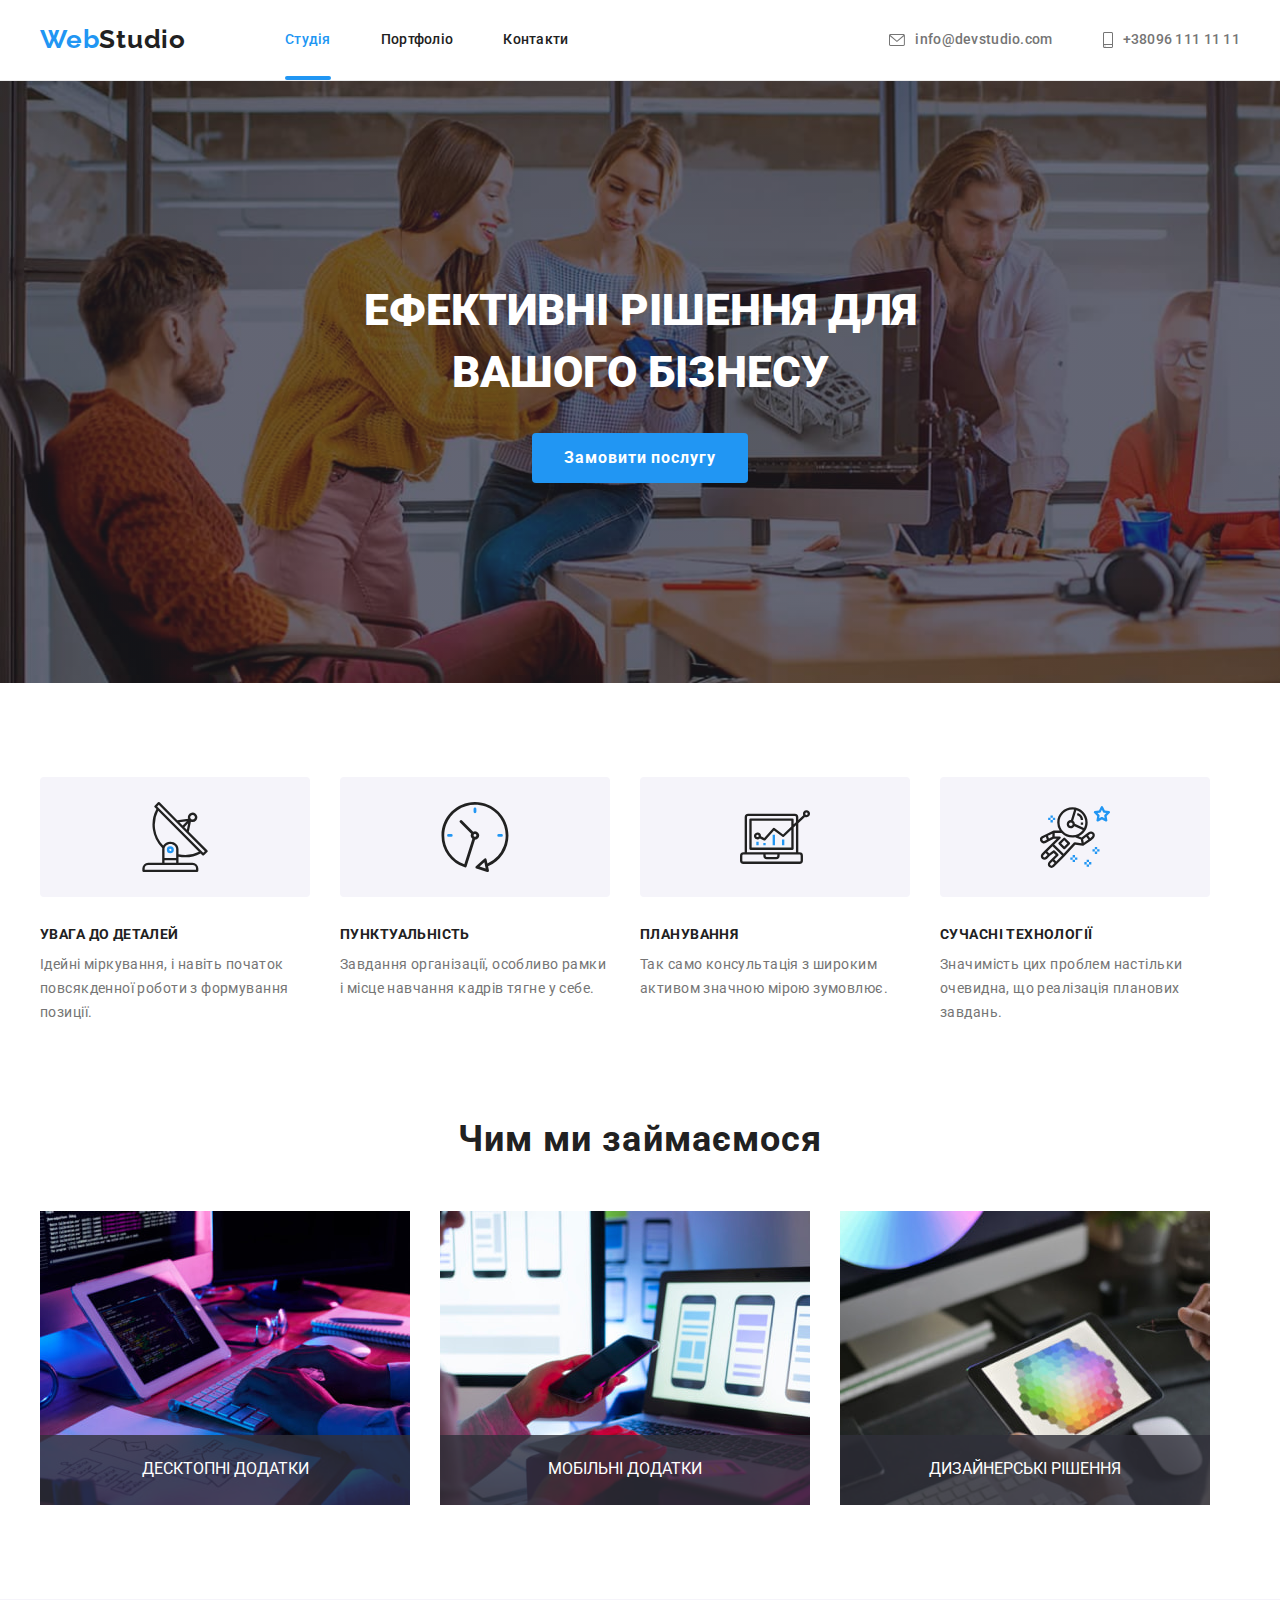
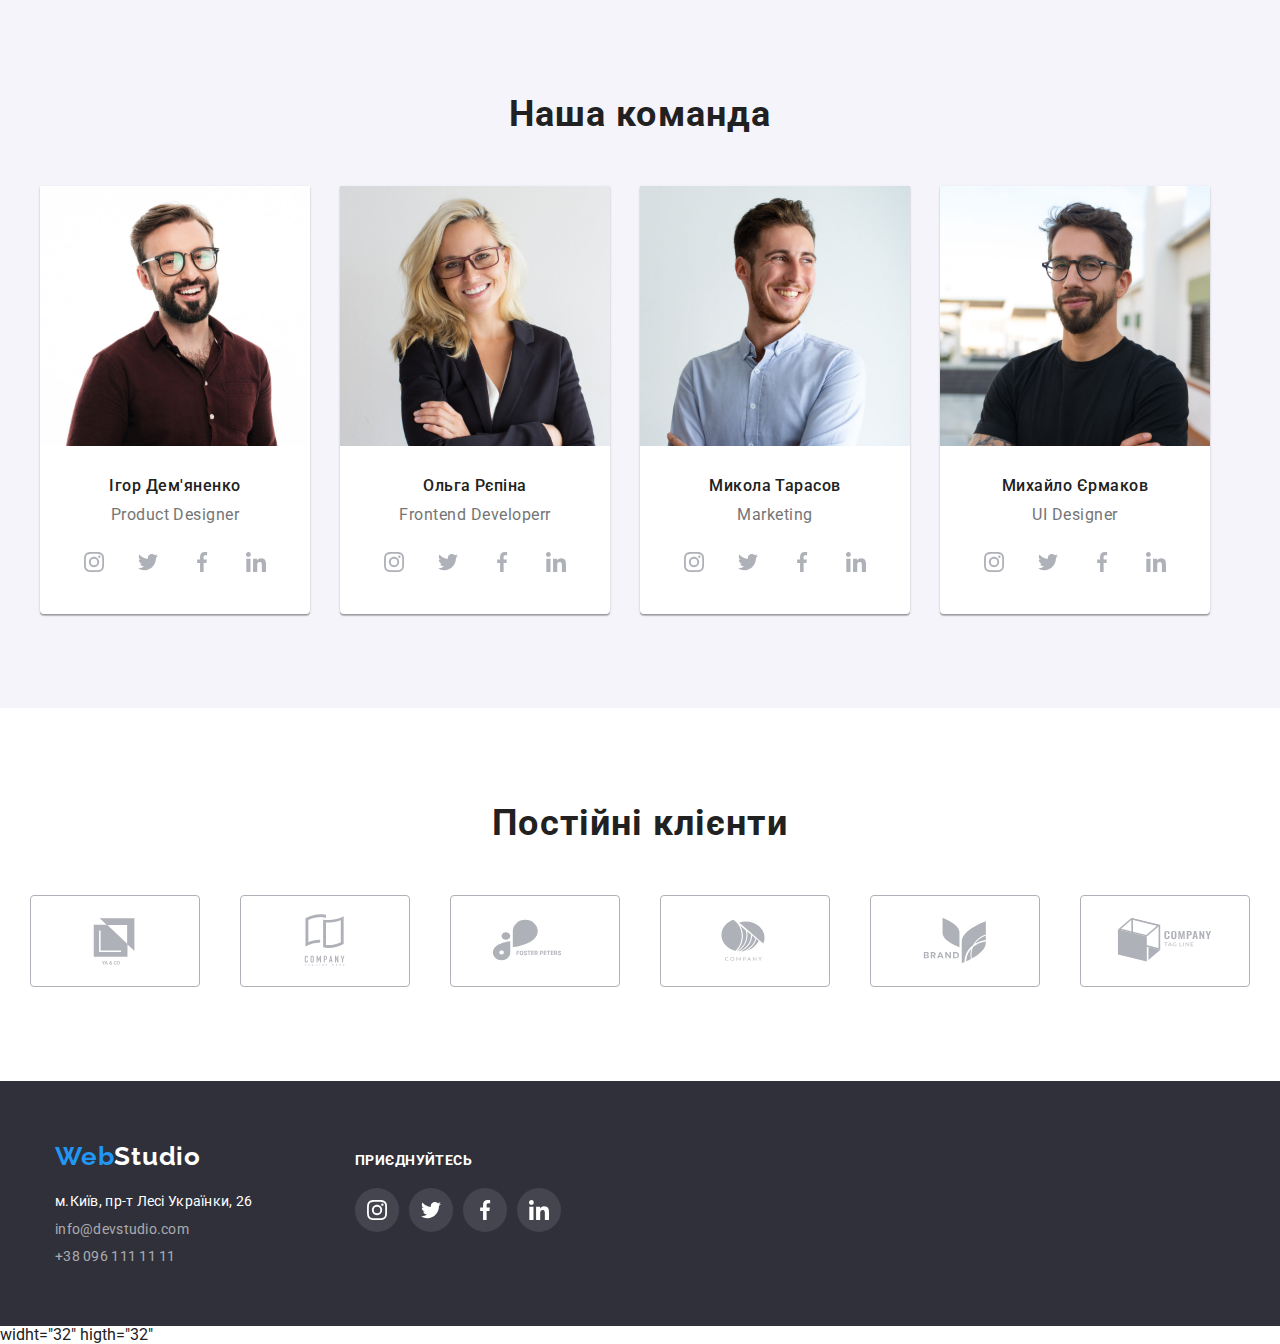
==== commit af9f84b2: "Видалення параметрів з кнопки модалки" ====
--- a/index.html
+++ b/index.html
@@ -452,7 +452,7 @@
     <div class="backdrope is-hidden" data-modal>
       <div class="modal">
         <button type="button" class="modal-button-close" data-modal-close>
-          <svg class="modal-position-btn" widht="32" higth="32">
+          <svg class="modal-position-btn">
             <use href="./images/icons.svg#icon-close-btn"></use>
           </svg>
         </button>
@@ -461,3 +461,4 @@
     <script src="./js/modal.js"></script>
   </body>
 </html>
+widht="32" higth="32"
--- a/css/styles.css
+++ b/css/styles.css
@@ -13,6 +13,8 @@
   --border-color-portfolio: #eeeeee;
   --color-icon: #afb1b8;
   --bgcolor-icon-features: #f5f4fa;
+  --transition-timing-function: cubic-bezier(0.4, 0, 0.2, 1);
+  --transition-duration: 250ms;
 }
 
 .list-reset {
@@ -64,29 +66,27 @@
   color: var(--primary-text-color);
 }
 .menu-link {
-  /* position: relative; */
+  position: relative;
   font-weight: 500;
   text-decoration: none;
   color: var(--primary-text-color);
   font-size: 14px;
   line-height: 1.14;
   letter-spacing: 0.02em;
-  transition: color 250ms cubic-bezier(0.4, 0, 0.2, 1);
+  transition: color var(--transition-duration) var(--transition-timing-function);
 }
 .menu-link.current {
-  /* position: relative; */
   color: var(--color-accent);
 }
 .menu-link.current::after {
   position: absolute;
   content: '';
-  /* display: flex; */
   width: 100%;
   height: 4px;
   border-radius: 2px;
   background-color: var(--color-accent);
   left: 0;
-  bottom: 0;
+  bottom: -33px;
 }
 .menu .menu-link:hover,
 .menu .menu-link:focus {
@@ -104,7 +104,8 @@
   line-height: 1.14;
   letter-spacing: 0.02em;
   fill: var(--secondary-text-color);
-  transition: fill 250ms cubic-bezier(0.4, 0, 0.2, 1), color 250ms cubic-bezier(0.4, 0, 0.2, 1);
+  transition: fill var(--transition-duration) var(--transition-timing-function),
+    color var(--transition-duration) var(--transition-timing-function);
 }
 .contact-link:hover,
 .contact-link:focus {
@@ -143,9 +144,8 @@
   border: none;
   padding: 10px 32px;
   border-radius: 4px;
-  transition: color 250ms cubic-bezier(0.4, 0, 0.2, 1),
-    background-color 250ms cubic-bezier(0.4, 0, 0.2, 1),
-    box-shadow 250ms cubic-bezier(0.4, 0, 0.2, 1);
+  transition: background-color var(--transition-duration) var(--transition-timing-function),
+    box-shadow var(--transition-duration) var(--transition-timing-function);
 }
 .hero-button:hover,
 .hero-button:focus {
@@ -238,9 +238,9 @@
   border: none;
   padding: 6px 22px;
   border-radius: 4px;
-  transition: color 250ms cubic-bezier(0.4, 0, 0.2, 1),
-    background-color 250ms cubic-bezier(0.4, 0, 0.2, 1),
-    box-shadow 250ms cubic-bezier(0.4, 0, 0.2, 1);
+  transition: color var(--transition-duration) var(--transition-timing-function),
+    background-color var(--transition-duration) var(--transition-timing-function),
+    box-shadow var(--transition-duration) var(--transition-timing-function);
 }
 .portfolio-radio-btn:hover,
 .portfolio-radio-btn:focus {
@@ -282,7 +282,7 @@
   font-size: 14px;
   line-height: 1.14;
   letter-spacing: 0.02em;
-  transition: color 250ms cubic-bezier(0.4, 0, 0.2, 1);
+  transition: color var(--transition-duration) var(--transition-timing-function);
 }
 .address-link:hover,
 .address-link:focus {
@@ -324,7 +324,6 @@
   margin-left: 94px;
 }
 .menu {
-  /* position: relative; */
   display: flex;
   gap: 50px;
 }
@@ -412,7 +411,7 @@
 .portfolio-link {
   text-decoration: none;
   display: block;
-  transition: box-shadow 250ms cubic-bezier(0.4, 0, 0.2, 1);
+  transition: box-shadow var(--transition-duration) var(--transition-timing-function);
 }
 .portfolio-link:hover,
 .portfolio-link:focus {
@@ -463,8 +462,8 @@
   border-radius: 4px;
   fill: var(--color-icon);
   border: 1px solid var(--color-icon);
-  transition: fill 250ms cubic-bezier(0.4, 0, 0.2, 1),
-    background-color 250ms cubic-bezier(0.4, 0, 0.2, 1);
+  transition: fill var(--transition-duration) var(--transition-timing-function),
+    background-color var(--transition-duration) var(--transition-timing-function);
 }
 .regular-customer-link:hover,
 .regular-customer-link:focus {
@@ -520,7 +519,7 @@
   border-radius: 50%;
   background: rgba(255, 255, 255, 0.1);
   fill: var(--color-white);
-  transition: background-color 250ms cubic-bezier(0.4, 0, 0.2, 1);
+  transition: background-color var(--transition-duration) var(--transition-timing-function);
 }
 .social-footer-link:hover,
 .social-footer-link:focus {
@@ -547,8 +546,8 @@
   height: 44px;
   border-radius: 50%;
   fill: var(--color-icon);
-  transition: fill 250ms cubic-bezier(0.4, 0, 0.2, 1),
-    background-color 250ms cubic-bezier(0.4, 0, 0.2, 1);
+  transition: fill var(--transition-duration) var(--transition-timing-function),
+    background-color var(--transition-duration) var(--transition-timing-function);
 }
 
 .team-link:hover,
@@ -591,7 +590,7 @@
   letter-spacing: 0.03em;
   color: var(--color-white);
   background-color: rgba(33, 150, 243, 0.9);
-  transition: transform 250ms cubic-bezier(0.4, 0, 0.2, 1);
+  transition: transform var(--transition-duration) var(--transition-timing-function);
 }
 .portfolio-link:hover .portfolio-tex-overlay {
   transform: translateY(-100%);
@@ -605,8 +604,11 @@
   width: 100%;
   height: 100%;
   background-color: rgba(0, 0, 0, 0.2);
+  transition: opacity var(--transition-duration) var(--transition-timing-function),
+    visibility var(--transition-duration) var(--transition-timing-function);
 }
 .backdrope.is-hidden {
+  visibility: hidden;
   opacity: 0;
   pointer-events: none;
 }
@@ -618,8 +620,12 @@
   min-height: 580px;
   min-width: 530px;
   background-color: var(--color-white);
-  justify-content: end;
-}
+  transition: transform var(--transition-duration) var(--transition-timing-function);
+}
+.backdrope.is-hidden .modal {
+  transform: scale(1.5) translate(-50%, -50%);
+}
+
 .modal-button-close {
   position: absolute;
   top: 8px;
